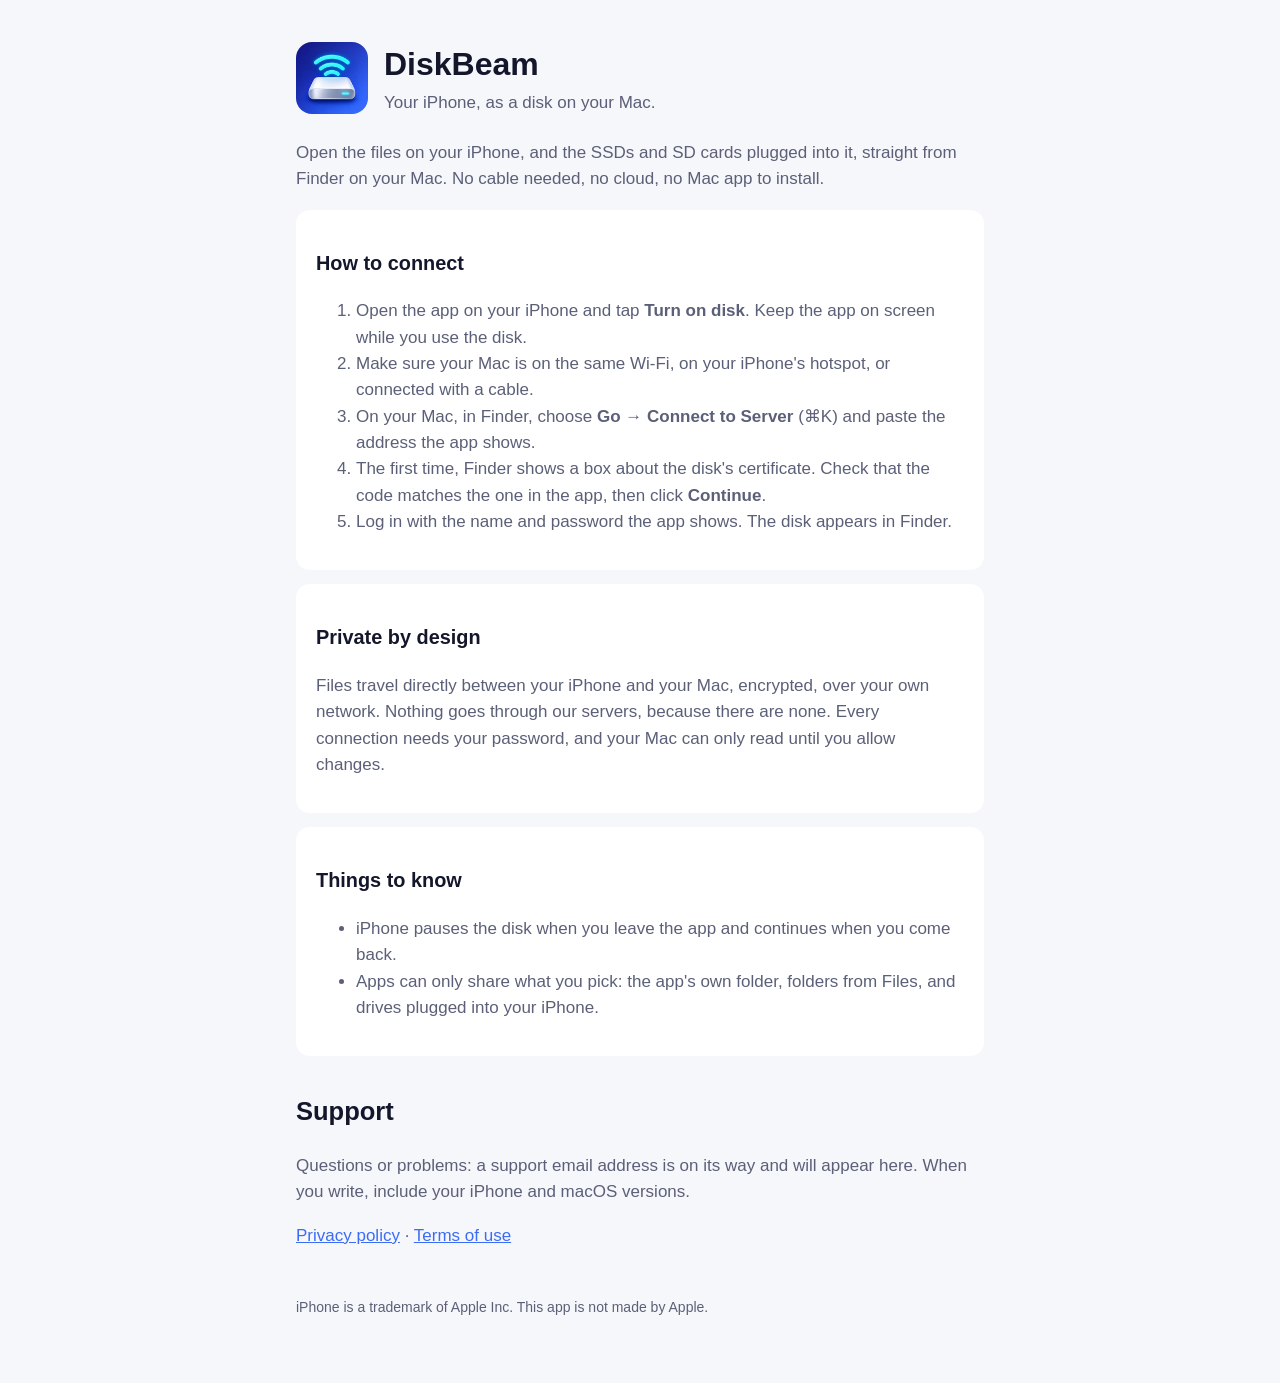
==== diskbeam/index.html @ fc0fde9e "DiskBeam: app page, support and privacy policy" ====
<!doctype html><html lang="en"><head><meta charset="utf-8"><meta name="viewport" content="width=device-width,initial-scale=1">
<title>DiskBeam</title><meta name="description" content="Open your iPhone's files and the drives plugged into it on your Mac, wirelessly and encrypted.">
<link rel="stylesheet" href="style.css"></head><body><main>
<header><img src="icon.png" alt=""><div><h1>DiskBeam</h1><p style="margin:0">Your iPhone, as a disk on your Mac.</p></div></header>
<p>Open the files on your iPhone, and the SSDs and SD cards plugged into it, straight from Finder on your Mac. No cable needed, no cloud, no Mac app to install.</p>
<div class="card"><h3>How to connect</h3><ol>
<li>Open the app on your iPhone and tap <b>Turn on disk</b>. Keep the app on screen while you use the disk.</li>
<li>Make sure your Mac is on the same Wi-Fi, on your iPhone's hotspot, or connected with a cable.</li>
<li>On your Mac, in Finder, choose <b>Go → Connect to Server</b> (⌘K) and paste the address the app shows.</li>
<li>The first time, Finder shows a box about the disk's certificate. Check that the code matches the one in the app, then click <b>Continue</b>.</li>
<li>Log in with the name and password the app shows. The disk appears in Finder.</li></ol></div>
<div class="card"><h3>Private by design</h3><p>Files travel directly between your iPhone and your Mac, encrypted, over your own network. Nothing goes through our servers, because there are none. Every connection needs your password, and your Mac can only read until you allow changes.</p></div>
<div class="card"><h3>Things to know</h3><ul>
<li>iPhone pauses the disk when you leave the app and continues when you come back.</li>
<li>Apps can only share what you pick: the app's own folder, folders from Files, and drives plugged into your iPhone.</li></ul></div>
<h2 id="support">Support</h2><p>Questions or problems: a support email address is on its way and will appear here. When you write, include your iPhone and macOS versions.</p>
<p><a href="privacy.html">Privacy policy</a> · <a href="https://www.apple.com/legal/internet-services/itunes/dev/stdeula/">Terms of use</a></p>
<footer>iPhone is a trademark of Apple Inc. This app is not made by Apple.</footer>
</main></body></html>
---- diskbeam/style.css ----
:root{--bg:#f6f7fb;--fg:#14172b;--muted:#5b6078;--card:#fff;--accent:#3b6cf6}
@media (prefers-color-scheme:dark){:root{--bg:#0d1020;--fg:#eef0fa;--muted:#a3a8c3;--card:#171b31;--accent:#7aa2ff}}
*{box-sizing:border-box}body{margin:0;background:var(--bg);color:var(--fg);font:17px/1.55 -apple-system,BlinkMacSystemFont,"Segoe UI",sans-serif}
main{max-width:720px;margin:0 auto;padding:40px 16px 64px}header{display:flex;gap:16px;align-items:center;margin-bottom:24px}
header img{width:72px;height:72px;border-radius:16px}h1{margin:0;font-size:32px}h2{margin-top:36px}p,li{color:var(--muted)}
.card{background:var(--card);border-radius:14px;padding:18px 20px;margin:14px 0}a{color:var(--accent)}footer{margin-top:48px;font-size:14px;color:var(--muted)}
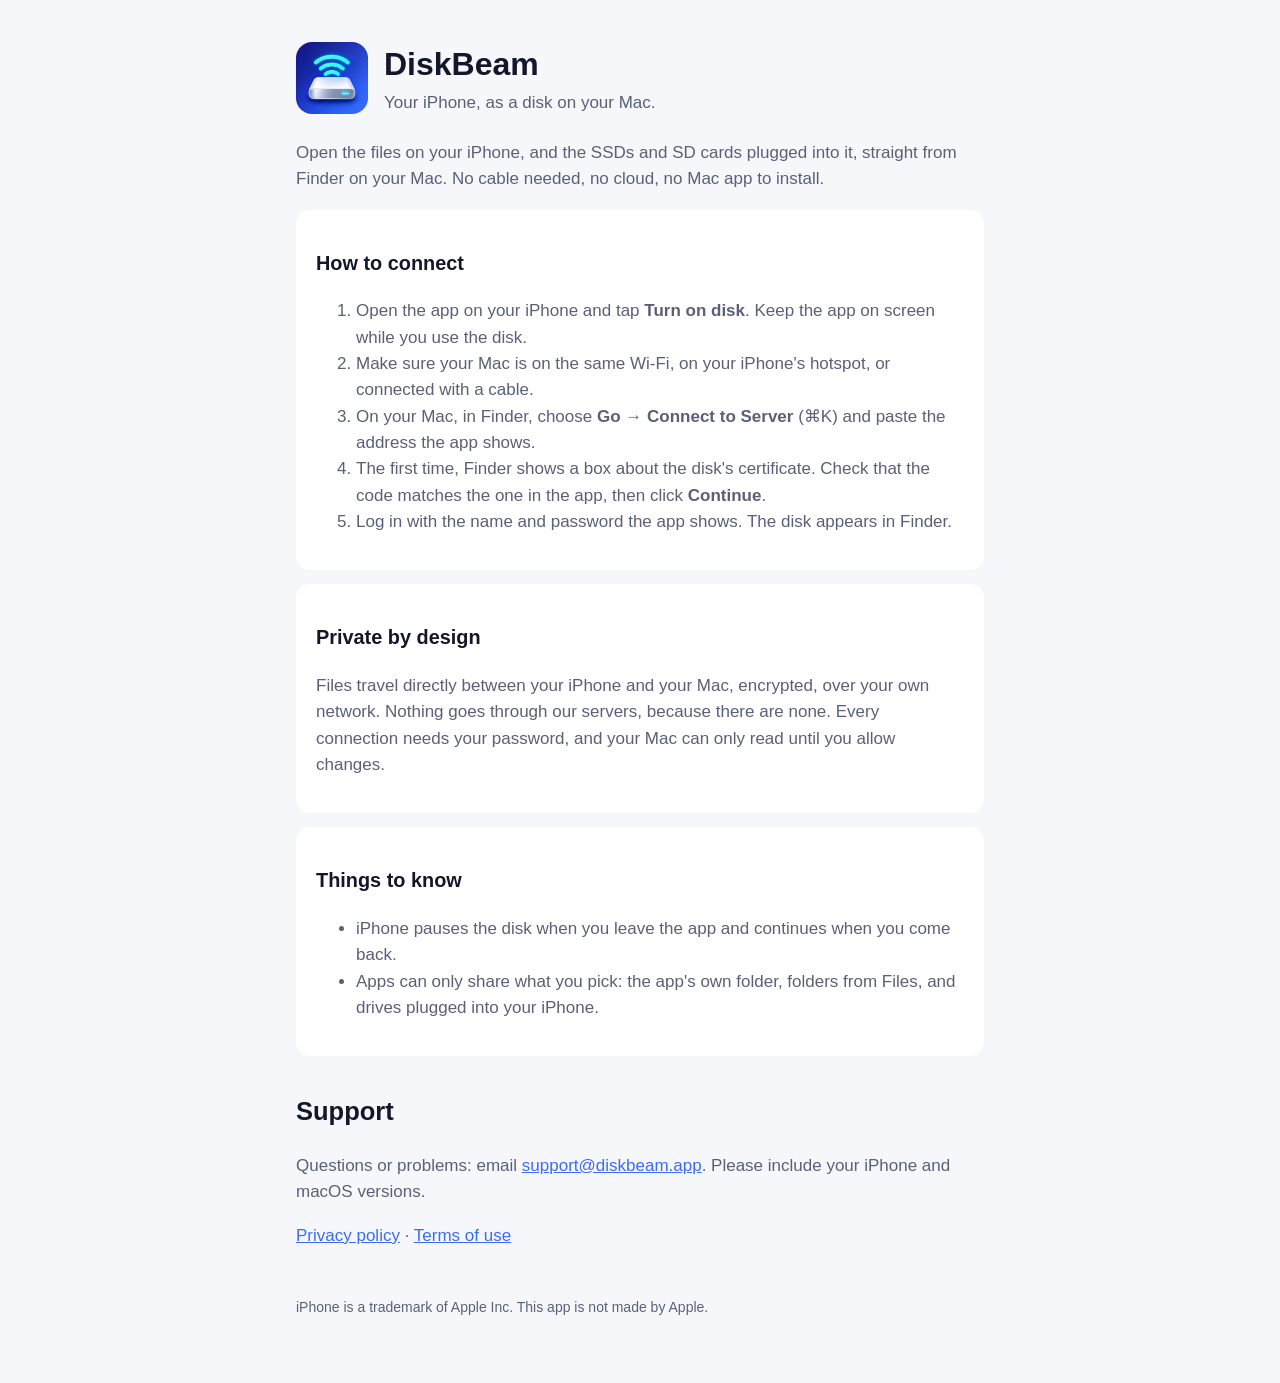
==== commit bd2febf2: "DiskBeam: support@diskbeam.app" ====
--- a/diskbeam/index.html
+++ b/diskbeam/index.html
@@ -13,7 +13,7 @@
 <div class="card"><h3>Things to know</h3><ul>
 <li>iPhone pauses the disk when you leave the app and continues when you come back.</li>
 <li>Apps can only share what you pick: the app's own folder, folders from Files, and drives plugged into your iPhone.</li></ul></div>
-<h2 id="support">Support</h2><p>Questions or problems: a support email address is on its way and will appear here. When you write, include your iPhone and macOS versions.</p>
+<h2 id="support">Support</h2><p>Questions or problems: email <a href="mailto:support@diskbeam.app">support@diskbeam.app</a>. Please include your iPhone and macOS versions.</p>
 <p><a href="privacy.html">Privacy policy</a> · <a href="https://www.apple.com/legal/internet-services/itunes/dev/stdeula/">Terms of use</a></p>
 <footer>iPhone is a trademark of Apple Inc. This app is not made by Apple.</footer>
 </main></body></html>
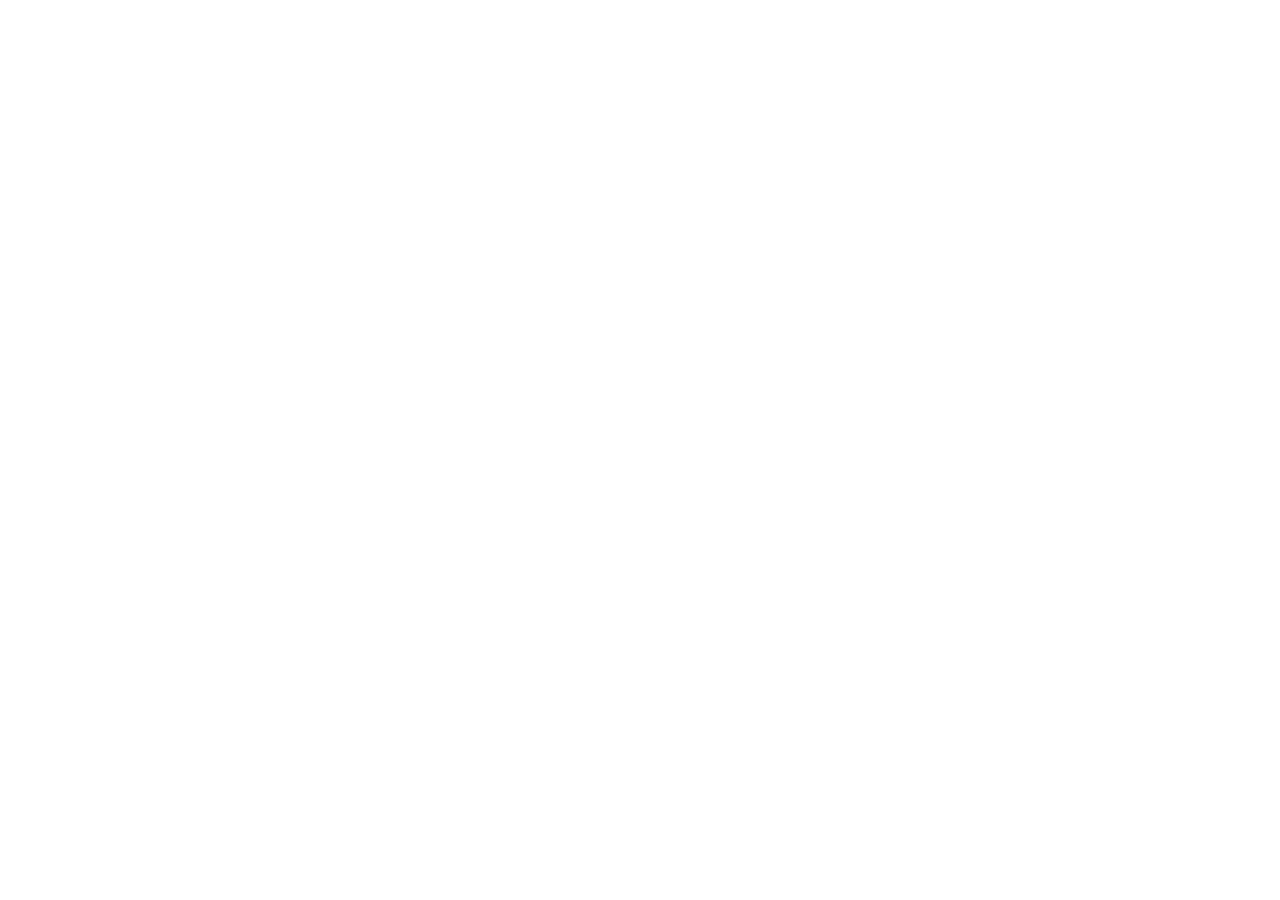
==== commit 7e29201b: "Forward every old page to the app's own website (current privacy policy, terms and support) The old " ====
--- a/diskbeam/index.html
+++ b/diskbeam/index.html
@@ -1,19 +1,17 @@
-<!doctype html><html lang="en"><head><meta charset="utf-8"><meta name="viewport" content="width=device-width,initial-scale=1">
-<title>DiskBeam</title><meta name="description" content="Open your iPhone's files and the drives plugged into it on your Mac, wirelessly and encrypted.">
-<link rel="stylesheet" href="style.css"></head><body><main>
-<header><img src="icon.png" alt=""><div><h1>DiskBeam</h1><p style="margin:0">Your iPhone, as a disk on your Mac.</p></div></header>
-<p>Open the files on your iPhone, and the SSDs and SD cards plugged into it, straight from Finder on your Mac. No cable needed, no cloud, no Mac app to install.</p>
-<div class="card"><h3>How to connect</h3><ol>
-<li>Open the app on your iPhone and tap <b>Turn on disk</b>. Keep the app on screen while you use the disk.</li>
-<li>Make sure your Mac is on the same Wi-Fi, on your iPhone's hotspot, or connected with a cable.</li>
-<li>On your Mac, in Finder, choose <b>Go → Connect to Server</b> (⌘K) and paste the address the app shows.</li>
-<li>The first time, Finder shows a box about the disk's certificate. Check that the code matches the one in the app, then click <b>Continue</b>.</li>
-<li>Log in with the name and password the app shows. The disk appears in Finder.</li></ol></div>
-<div class="card"><h3>Private by design</h3><p>Files travel directly between your iPhone and your Mac, encrypted, over your own network. Nothing goes through our servers, because there are none. Every connection needs your password, and your Mac can only read until you allow changes.</p></div>
-<div class="card"><h3>Things to know</h3><ul>
-<li>iPhone pauses the disk when you leave the app and continues when you come back.</li>
-<li>Apps can only share what you pick: the app's own folder, folders from Files, and drives plugged into your iPhone.</li></ul></div>
-<h2 id="support">Support</h2><p>Questions or problems: email <a href="mailto:support@diskbeam.app">support@diskbeam.app</a>. Please include your iPhone and macOS versions.</p>
-<p><a href="privacy.html">Privacy policy</a> · <a href="https://www.apple.com/legal/internet-services/itunes/dev/stdeula/">Terms of use</a></p>
-<footer>iPhone is a trademark of Apple Inc. This app is not made by Apple.</footer>
-</main></body></html>
+<!doctype html>
+<html lang="en">
+<head>
+<meta charset="utf-8">
+<meta name="viewport" content="width=device-width,initial-scale=1">
+<title>DiskBeam: this page has moved</title>
+<link rel="canonical" href="https://diskbeam.app/">
+<meta name="robots" content="noindex">
+<meta http-equiv="refresh" content="0; url=https://diskbeam.app/">
+<style>body{font:16px/1.5 -apple-system,system-ui,sans-serif;max-width:40rem;margin:4rem auto;padding:0 1rem}</style>
+</head>
+<body>
+<h1>This page has moved</h1>
+<p>The current website for DiskBeam is at <a href="https://diskbeam.app/">https://diskbeam.app/</a>. Only that page is up to date.</p>
+<script>location.replace('https://diskbeam.app/');</script>
+</body>
+</html>
